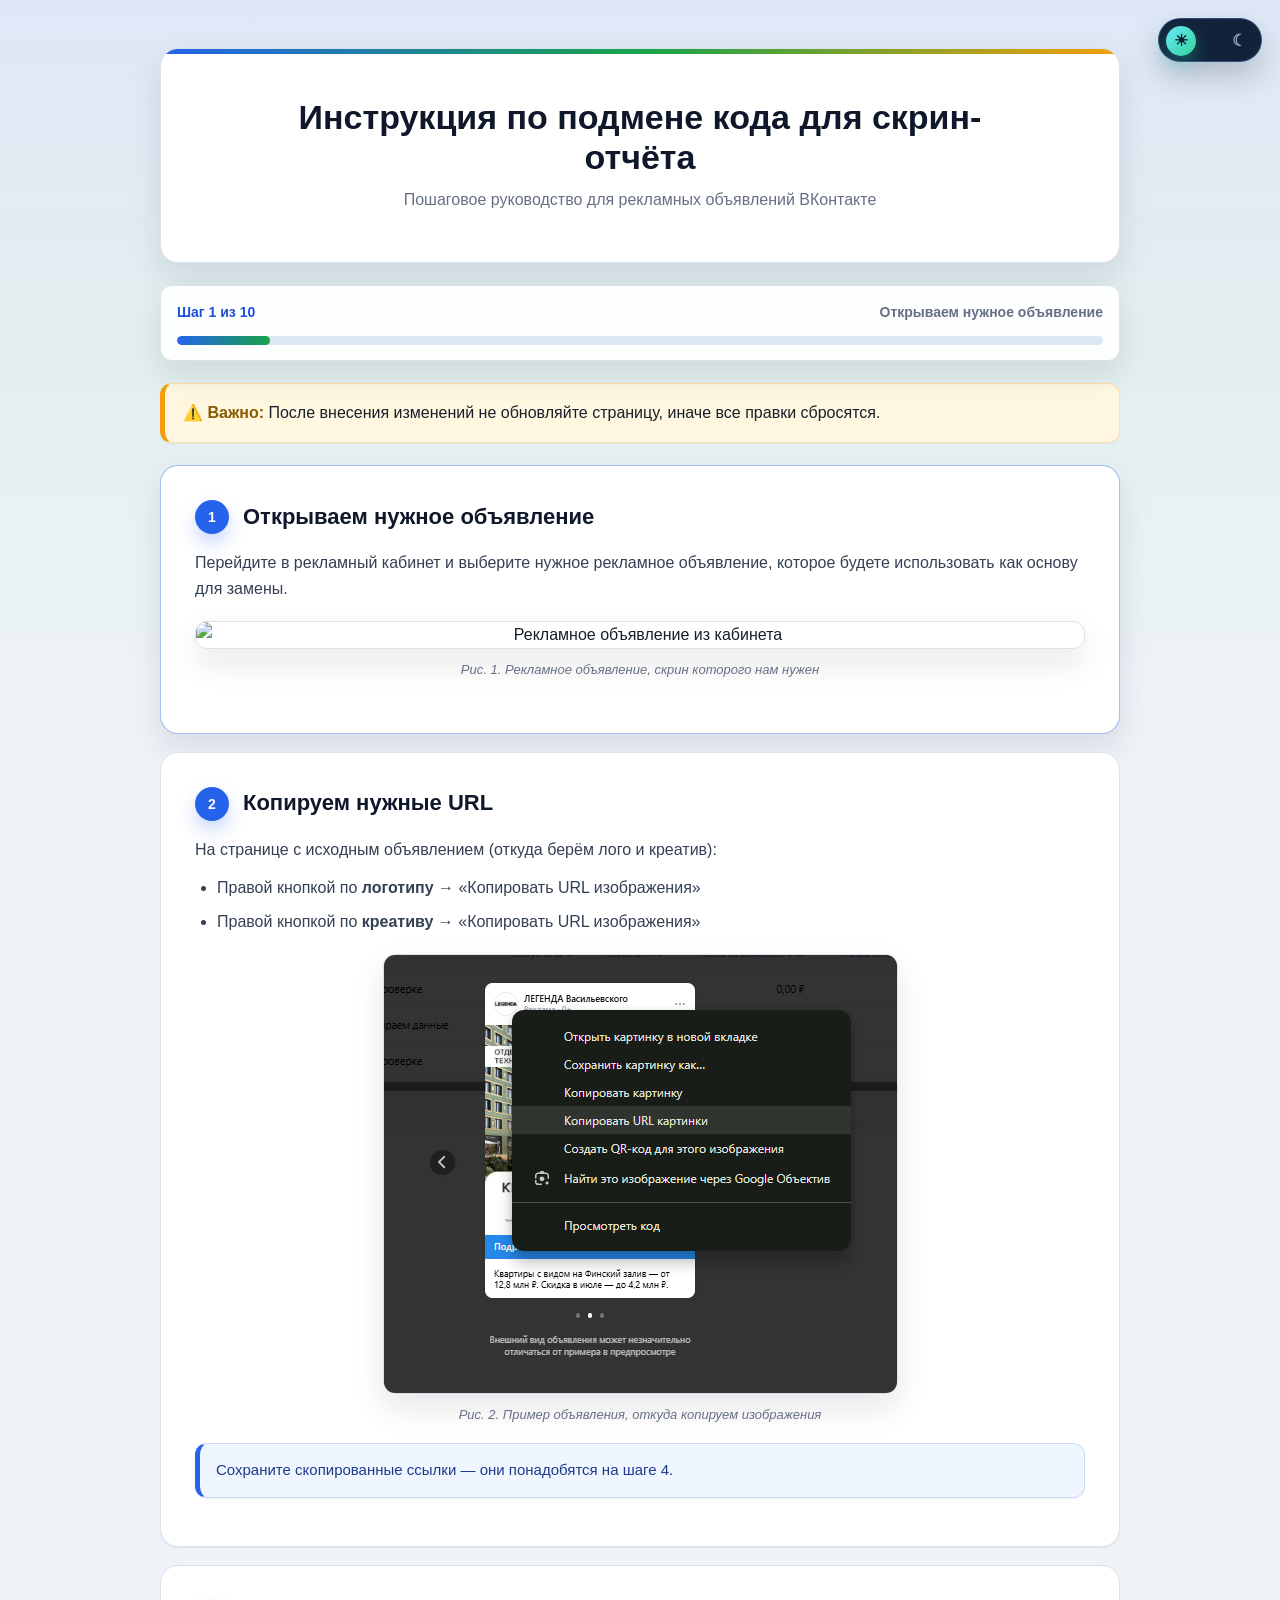
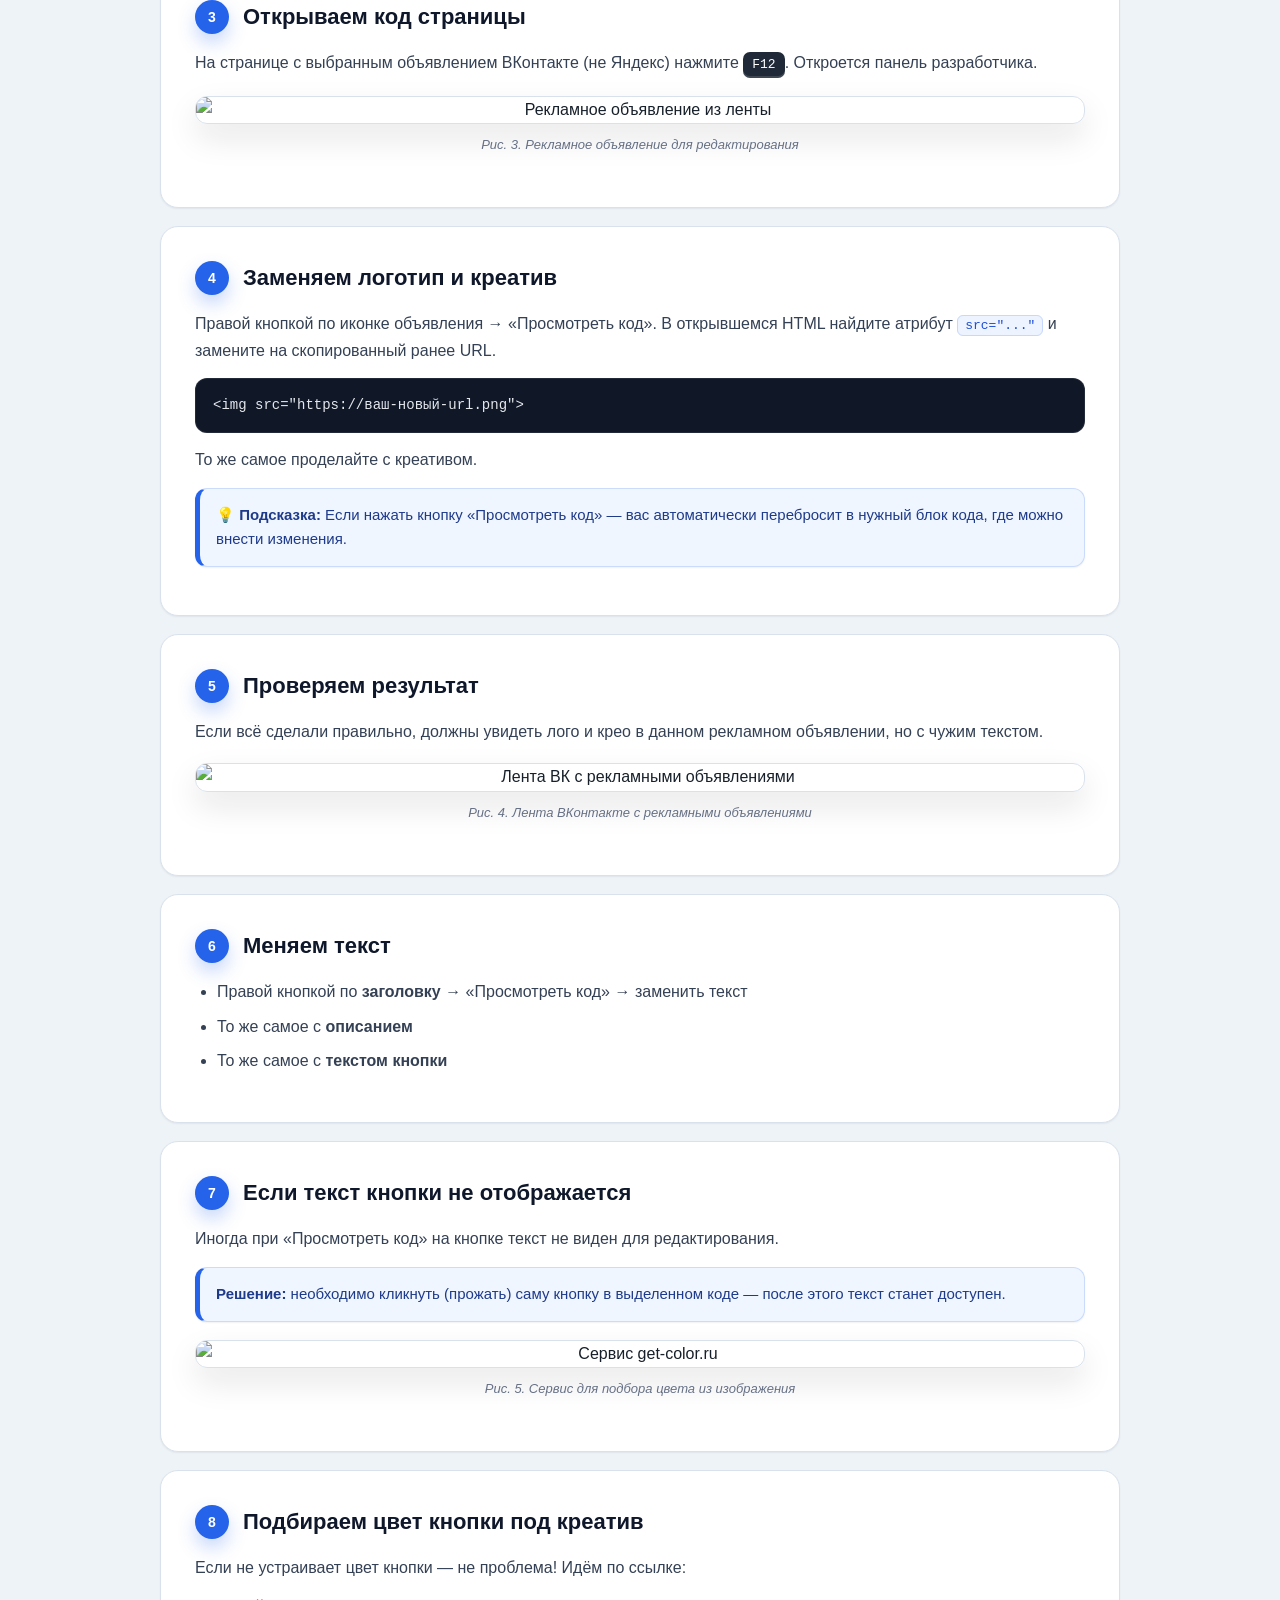
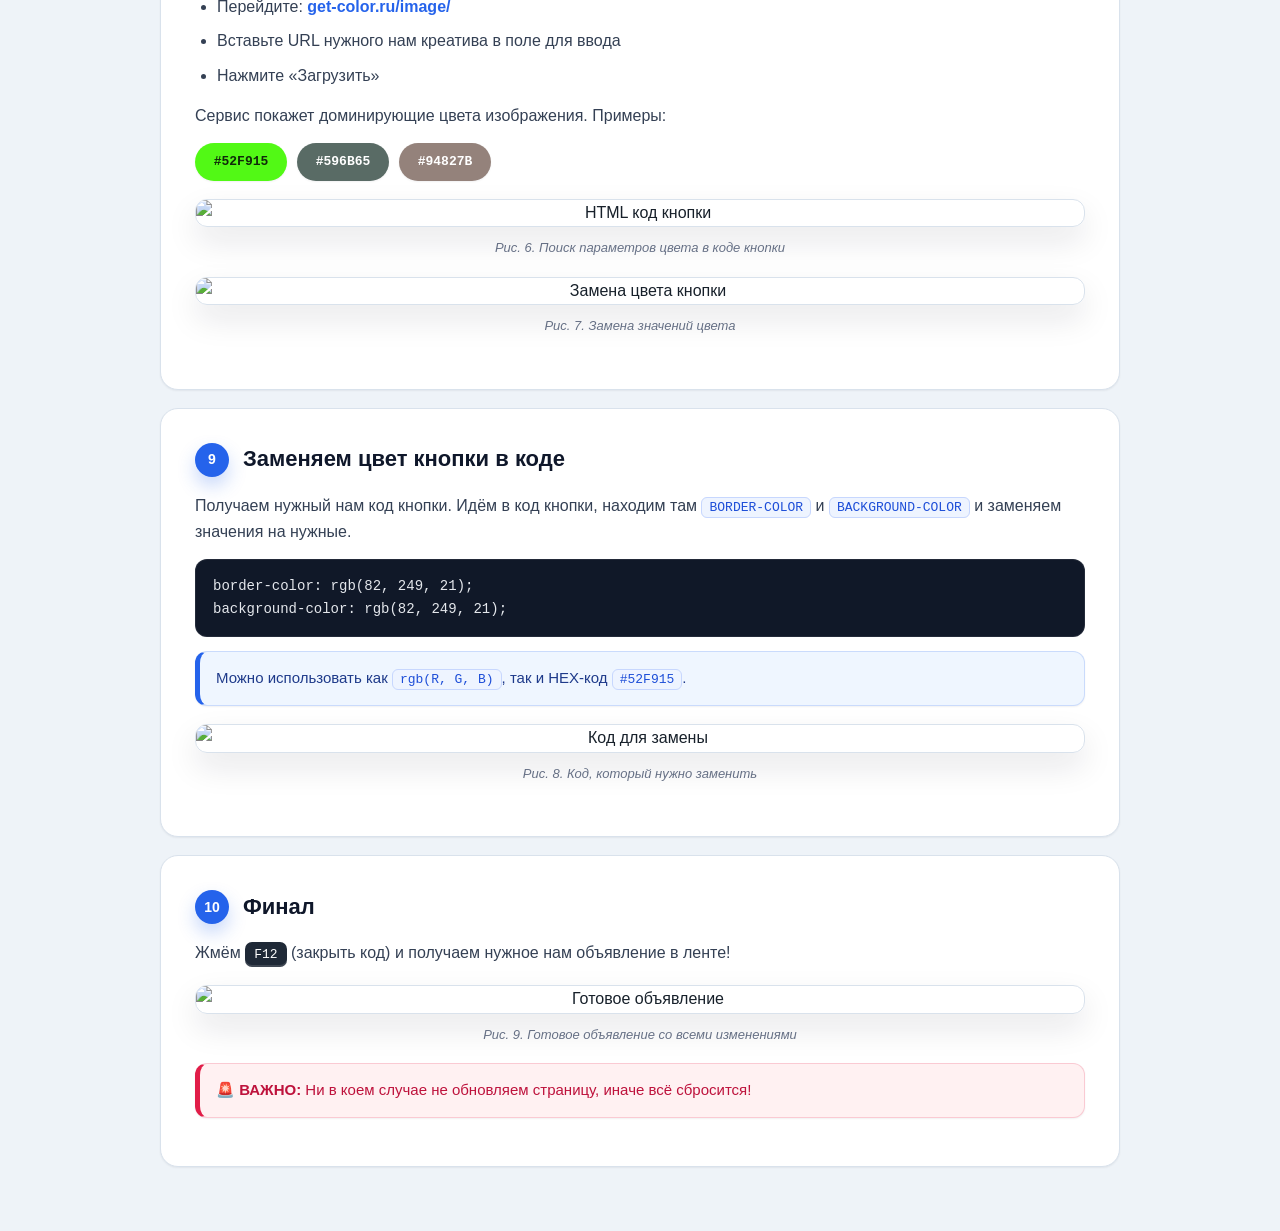
==== инструкция/index.html @ 8e6ca9b8 "Initial static instruction site" ====
<!DOCTYPE html>
<html lang="ru">
<head>
<meta charset="UTF-8">
<meta name="viewport" content="width=device-width, initial-scale=1.0">
<title>Инструкция: Подмена кода для скрин-отчёта ВК</title>
<link rel="stylesheet" href="style.css">
<script src="script.js" defer></script>
</head>
<body>
<button class="theme-toggle" id="theme-toggle" type="button" aria-label="Включить темную тему" aria-pressed="false">
  <span class="theme-toggle-icon theme-toggle-sun" aria-hidden="true">☀</span>
  <span class="theme-toggle-thumb" aria-hidden="true"></span>
  <span class="theme-toggle-icon theme-toggle-moon" aria-hidden="true">☾</span>
</button>

<div class="container">

  <header>
    <h1>Инструкция по подмене кода для скрин-отчёта</h1>
    <p>Пошаговое руководство для рекламных объявлений ВКонтакте</p>
  </header>

  <div class="progress-panel" aria-label="Прогресс прохождения инструкции">
    <div class="progress-meta">
      <span class="progress-label" id="progress-label">Шаг 1 из 10</span>
      <span class="progress-title" id="progress-title">Открываем нужное объявление</span>
    </div>
    <div class="progress-track">
      <div
        class="progress-bar"
        id="progress-bar"
        role="progressbar"
        aria-valuemin="1"
        aria-valuemax="10"
        aria-valuenow="1"
        aria-valuetext="Шаг 1 из 10"
      ></div>
    </div>
  </div>

  <div class="warning">
    <strong>⚠️ Важно:</strong> После внесения изменений не обновляйте страницу, иначе все правки сбросятся.
  </div>

  <!-- STEP 1 -->
  <div class="step">
    <h2><span class="step-number">1</span> Открываем нужное объявление</h2>
    <p>Перейдите в рекламный кабинет и выберите нужное рекламное объявление, которое будете использовать как основу для замены.</p>
    <div class="screenshot">
      <img src="1.png" alt="Рекламное объявление из кабинета">
      <div class="screenshot-caption">Рис. 1. Рекламное объявление, скрин которого нам нужен</div>
    </div>
  </div>

  <!-- STEP 2 -->
  <div class="step">
    <h2><span class="step-number">2</span> Копируем нужные URL</h2>
    <p>На странице с исходным объявлением (откуда берём лого и креатив):</p>
    <ul>
      <li>Правой кнопкой по <strong>логотипу</strong> → «Копировать URL изображения»</li>
      <li>Правой кнопкой по <strong>креативу</strong> → «Копировать URL изображения»</li>
    </ul>
    <div class="screenshot">
      <img src="2.png" alt="Исходное объявление ЛЕГЕНДА">
      <div class="screenshot-caption">Рис. 2. Пример объявления, откуда копируем изображения</div>
    </div>
    <div class="note">Сохраните скопированные ссылки — они понадобятся на шаге 4.</div>
  </div>

  <!-- STEP 3 -->
  <div class="step">
    <h2><span class="step-number">3</span> Открываем код страницы</h2>
    <p>На странице с выбранным объявлением ВКонтакте (не Яндекс) нажмите <span class="kbd">F12</span>. Откроется панель разработчика.</p>
    <div class="screenshot">
      <img src="3.png" alt="Рекламное объявление из ленты">
      <div class="screenshot-caption">Рис. 3. Рекламное объявление для редактирования</div>
    </div>
  </div>

  <!-- STEP 4 -->
  <div class="step">
    <h2><span class="step-number">4</span> Заменяем логотип и креатив</h2>
    <p>Правой кнопкой по иконке объявления → «Просмотреть код». В открывшемся HTML найдите атрибут <code>src="..."</code> и замените на скопированный ранее URL.</p>
    <div class="code-block">&lt;img src="https://ваш-новый-url.png"&gt;</div>
    <p>То же самое проделайте с креативом.</p>
    <div class="note">
      <strong>💡 Подсказка:</strong> Если нажать кнопку «Просмотреть код» — вас автоматически перебросит в нужный блок кода, где можно внести изменения.
    </div>
  </div>

  <!-- STEP 5 -->
  <div class="step">
    <h2><span class="step-number">5</span> Проверяем результат</h2>
    <p>Если всё сделали правильно, должны увидеть лого и крео в данном рекламном объявлении, но с чужим текстом.</p>
    <div class="screenshot">
      <img src="5.png" alt="Лента ВК с рекламными объявлениями">
      <div class="screenshot-caption">Рис. 4. Лента ВКонтакте с рекламными объявлениями</div>
    </div>
  </div>

  <!-- STEP 6 -->
  <div class="step">
    <h2><span class="step-number">6</span> Меняем текст</h2>
    <ul>
      <li>Правой кнопкой по <strong>заголовку</strong> → «Просмотреть код» → заменить текст</li>
      <li>То же самое с <strong>описанием</strong></li>
      <li>То же самое с <strong>текстом кнопки</strong></li>
    </ul>
  </div>

  <!-- STEP 7 -->
  <div class="step">
    <h2><span class="step-number">7</span> Если текст кнопки не отображается</h2>
    <p>Иногда при «Просмотреть код» на кнопке текст не виден для редактирования.</p>
    <div class="note">
      <strong>Решение:</strong> необходимо кликнуть (прожать) саму кнопку в выделенном коде — после этого текст станет доступен.
    </div>
    <div class="screenshot">
      <img src="8.png" alt="Сервис get-color.ru">
      <div class="screenshot-caption">Рис. 5. Сервис для подбора цвета из изображения</div>
    </div>
  </div>

  <!-- STEP 8 -->
  <div class="step">
    <h2><span class="step-number">8</span> Подбираем цвет кнопки под креатив</h2>
    <p>Если не устраивает цвет кнопки — не проблема! Идём по ссылке:</p>
    <ul>
      <li>Перейдите: <a href="https://get-color.ru/image/" class="link" target="_blank">get-color.ru/image/</a></li>
      <li>Вставьте URL нужного нам креатива в поле для ввода</li>
      <li>Нажмите «Загрузить»</li>
    </ul>
    <p>Сервис покажет доминирующие цвета изображения. Примеры:</p>
    <div class="colors">
      <div class="color-box color-green">#52F915</div>
      <div class="color-box color-gray-green">#596B65</div>
      <div class="color-box color-brown-gray">#94827B</div>
    </div>
    <div class="screenshot">
      <img src="10.png" alt="HTML код кнопки">
      <div class="screenshot-caption">Рис. 6. Поиск параметров цвета в коде кнопки</div>
    </div>
    <div class="screenshot">
      <img src="11.png" alt="Замена цвета кнопки">
      <div class="screenshot-caption">Рис. 7. Замена значений цвета</div>
    </div>
  </div>

  <!-- STEP 9 -->
  <div class="step">
    <h2><span class="step-number">9</span> Заменяем цвет кнопки в коде</h2>
    <p>Получаем нужный нам код кнопки. Идём в код кнопки, находим там <code>BORDER-COLOR</code> и <code>BACKGROUND-COLOR</code> и заменяем значения на нужные.</p>
    <div class="code-block">border-color: rgb(82, 249, 21);
background-color: rgb(82, 249, 21);</div>
    <div class="note">Можно использовать как <code>rgb(R, G, B)</code>, так и HEX-код <code>#52F915</code>.</div>
    <div class="screenshot">
      <img src="12.png" alt="Код для замены">
      <div class="screenshot-caption">Рис. 8. Код, который нужно заменить</div>
    </div>
  </div>

  <!-- STEP 10 -->
  <div class="step">
    <h2><span class="step-number">10</span> Финал</h2>
    <p>Жмём <span class="kbd">F12</span> (закрыть код) и получаем нужное нам объявление в ленте!</p>
    <div class="screenshot">
      <img src="13.png" alt="Готовое объявление">
      <div class="screenshot-caption">Рис. 9. Готовое объявление со всеми изменениями</div>
    </div>
    <div class="danger">
      <strong>🚨 ВАЖНО:</strong> Ни в коем случае не обновляем страницу, иначе всё сбросится!
    </div>
  </div>

</div>

<div class="image-modal" id="image-modal" aria-hidden="true">
  <button class="image-modal-close" type="button" aria-label="Закрыть изображение">×</button>
  <figure class="image-modal-content">
    <img class="image-modal-img" src="" alt="">
    <figcaption class="image-modal-caption"></figcaption>
  </figure>
</div>
</body>
</html>
---- инструкция/style.css ----
:root {
  --color-page: #eef3f8;
  --color-surface: #ffffff;
  --color-surface-soft: #f7fafc;
  --color-text: #17202a;
  --color-heading: #0f172a;
  --color-body-text: #344054;
  --color-muted: #667085;
  --color-border: #d9e2ec;
  --color-primary: #2563eb;
  --color-primary-dark: #1d4ed8;
  --color-success: #16a34a;
  --color-code-bg: #eef4ff;
  --color-code-text: #1d4ed8;
  --color-code-border: #c7d7fe;
  --color-code-block-bg: #101828;
  --color-code-block-text: #e4e7ec;
  --color-kbd-bg: #1f2937;
  --color-progress-bg: #dbe7f3;
  --color-warning-bg: #fff7df;
  --color-warning-border: #f59e0b;
  --color-warning-text: #8a5a00;
  --color-note-bg: #eff6ff;
  --color-note-border: rgba(37, 99, 235, 0.18);
  --color-note-text: #1e3a8a;
  --color-danger-bg: #fff1f2;
  --color-danger-border: #e11d48;
  --color-danger-text: #be123c;
  --color-modal-overlay: rgba(15, 23, 42, 0.82);
  --shadow-sm: 0 1px 2px rgba(16, 24, 40, 0.06);
  --shadow-md: 0 14px 32px rgba(16, 24, 40, 0.10);
  --shadow-lg: 0 22px 54px rgba(16, 24, 40, 0.14);
  --radius-sm: 8px;
  --radius-md: 12px;
  --radius-lg: 18px;
  --space-page: clamp(18px, 4vw, 48px);
}

[data-theme="dark"] {
  --color-page: #101624;
  --color-surface: #172033;
  --color-surface-soft: #202b41;
  --color-text: #e5edf8;
  --color-heading: #f8fafc;
  --color-body-text: #c8d3e3;
  --color-muted: #95a3b8;
  --color-border: #2c3a52;
  --color-primary: #60a5fa;
  --color-primary-dark: #93c5fd;
  --color-success: #34d399;
  --color-code-bg: #1e3154;
  --color-code-text: #bfdbfe;
  --color-code-border: #33598f;
  --color-code-block-bg: #090e1a;
  --color-code-block-text: #dbeafe;
  --color-kbd-bg: #0f172a;
  --color-progress-bg: #2a3850;
  --color-warning-bg: #352917;
  --color-warning-border: #f59e0b;
  --color-warning-text: #fcd98b;
  --color-note-bg: #172b4d;
  --color-note-border: rgba(96, 165, 250, 0.28);
  --color-note-text: #bfdbfe;
  --color-danger-bg: #351a24;
  --color-danger-border: #fb7185;
  --color-danger-text: #fecdd3;
  --color-modal-overlay: rgba(2, 6, 23, 0.88);
  --shadow-sm: 0 1px 2px rgba(0, 0, 0, 0.28);
  --shadow-md: 0 14px 32px rgba(0, 0, 0, 0.32);
  --shadow-lg: 0 22px 54px rgba(0, 0, 0, 0.42);
}

* {
  margin: 0;
  padding: 0;
  box-sizing: border-box;
}

html {
  scroll-behavior: smooth;
}

body {
  min-height: 100vh;
  font-family: -apple-system, BlinkMacSystemFont, "Segoe UI", Roboto, sans-serif;
  background:
    linear-gradient(180deg, rgba(37, 99, 235, 0.08), rgba(22, 163, 74, 0.05) 360px, transparent 720px),
    var(--color-page);
  color: var(--color-text);
  line-height: 1.65;
  padding: var(--space-page);
}

[data-theme="dark"] body {
  background:
    linear-gradient(180deg, rgba(96, 165, 250, 0.14), rgba(52, 211, 153, 0.08) 360px, transparent 720px),
    var(--color-page);
}

.theme-toggle {
  position: fixed;
  top: 18px;
  right: 18px;
  z-index: 90;
  width: 104px;
  height: 44px;
  padding: 0;
  border: 1px solid rgba(96, 165, 250, 0.36);
  border-radius: 999px;
  background: #132238;
  color: #93a4bb;
  cursor: pointer;
  box-shadow: 0 14px 30px rgba(15, 23, 42, 0.22);
  backdrop-filter: blur(14px);
  transition: border-color 180ms ease, box-shadow 180ms ease;
}

.theme-toggle:hover {
  border-color: rgba(96, 165, 250, 0.72);
  box-shadow: 0 16px 34px rgba(15, 23, 42, 0.3);
}

[data-theme="dark"] .theme-toggle {
  border-color: rgba(125, 211, 252, 0.58);
}

.theme-toggle-icon {
  position: absolute;
  top: 7px;
  z-index: 2;
  display: grid;
  place-items: center;
  width: 30px;
  height: 30px;
  color: #8fa2ba;
  font-size: 16px;
  font-weight: 800;
  line-height: 1;
  text-align: center;
  transition: color 180ms ease;
}

.theme-toggle-sun {
  left: 7px;
}

.theme-toggle-moon {
  right: 7px;
}

.theme-toggle-thumb {
  position: absolute;
  top: 7px;
  left: 7px;
  z-index: 1;
  width: 30px;
  height: 30px;
  border-radius: 50%;
  background: linear-gradient(135deg, #67e8f9, #34d399);
  box-shadow: 0 8px 18px rgba(45, 212, 191, 0.34);
  transition: transform 220ms ease;
}

.theme-toggle[aria-pressed="false"] .theme-toggle-sun,
.theme-toggle[aria-pressed="true"] .theme-toggle-moon {
  color: #102033;
}

.theme-toggle[aria-pressed="true"] .theme-toggle-thumb {
  transform: translateX(60px);
}

.container {
  width: min(100%, 960px);
  margin: 0 auto;
}

header {
  position: relative;
  overflow: hidden;
  background: var(--color-surface);
  padding: clamp(28px, 5vw, 48px);
  margin-bottom: 22px;
  border: 1px solid var(--color-border);
  border-radius: var(--radius-lg);
  box-shadow: var(--shadow-md);
  text-align: center;
}

header::before {
  content: "";
  position: absolute;
  inset: 0 0 auto;
  height: 5px;
  background: linear-gradient(90deg, var(--color-primary), var(--color-success), var(--color-warning-border));
}

header h1 {
  max-width: 780px;
  margin: 0 auto 10px;
  color: var(--color-heading);
  font-size: 34px;
  font-weight: 800;
  line-height: 1.18;
}

header p {
  color: var(--color-muted);
  font-size: 16px;
}

.warning,
.note,
.danger {
  border-radius: var(--radius-md);
  box-shadow: var(--shadow-sm);
}

.progress-panel {
  position: sticky;
  top: 76px;
  z-index: 20;
  display: grid;
  gap: 12px;
  background: rgba(255, 255, 255, 0.92);
  backdrop-filter: blur(14px);
  padding: 15px 16px;
  margin-bottom: 22px;
  border: 1px solid var(--color-border);
  border-radius: var(--radius-md);
  box-shadow: var(--shadow-md);
}

[data-theme="dark"] .progress-panel {
  background: rgba(23, 32, 51, 0.92);
}

.progress-meta {
  display: flex;
  align-items: center;
  justify-content: space-between;
  gap: 16px;
}

.progress-label {
  flex: 0 0 auto;
  color: var(--color-primary-dark);
  font-size: 14px;
  font-weight: 800;
}

.progress-title {
  min-width: 0;
  color: var(--color-muted);
  font-size: 14px;
  font-weight: 600;
  overflow: hidden;
  text-align: right;
  text-overflow: ellipsis;
  white-space: nowrap;
}

.progress-track {
  overflow: hidden;
  height: 9px;
  background: var(--color-progress-bg);
  border-radius: 999px;
}

.progress-bar {
  width: 10%;
  height: 100%;
  background: linear-gradient(90deg, var(--color-primary), var(--color-success));
  border-radius: inherit;
  transition: width 180ms ease;
}

.warning {
  background: var(--color-warning-bg);
  border: 1px solid rgba(245, 158, 11, 0.26);
  border-left: 5px solid var(--color-warning-border);
  padding: 16px 18px;
  margin: 22px 0;
}

.warning strong {
  color: var(--color-warning-text);
}

.step {
  background: var(--color-surface);
  padding: clamp(22px, 4vw, 34px);
  margin-bottom: 18px;
  border: 1px solid var(--color-border);
  border-radius: var(--radius-lg);
  box-shadow: var(--shadow-sm);
  transition: transform 180ms ease, box-shadow 180ms ease, border-color 180ms ease;
}

.step.is-active {
  border-color: rgba(37, 99, 235, 0.42);
  box-shadow: var(--shadow-md);
}

.step:hover {
  transform: translateY(-3px);
  border-color: rgba(37, 99, 235, 0.24);
  box-shadow: var(--shadow-lg);
}

.step h2 {
  display: flex;
  align-items: center;
  gap: 14px;
  margin-bottom: 16px;
  color: var(--color-heading);
  font-size: 22px;
  line-height: 1.3;
}

.step-number {
  display: inline-flex;
  align-items: center;
  justify-content: center;
  flex: 0 0 34px;
  width: 34px;
  height: 34px;
  border-radius: 50%;
  background: var(--color-primary);
  color: #fff;
  font-size: 14px;
  font-weight: 800;
  box-shadow: 0 9px 18px rgba(37, 99, 235, 0.25);
}

.step p {
  margin-bottom: 12px;
  color: var(--color-body-text);
  font-size: 16px;
}

.step p:last-child {
  margin-bottom: 0;
}

.screenshot {
  margin: 18px 0;
  text-align: center;
}

.screenshot img {
  display: block;
  width: auto;
  max-width: 100%;
  height: auto;
  margin: 0 auto;
  border: 1px solid var(--color-border);
  border-radius: var(--radius-md);
  box-shadow: var(--shadow-md);
  cursor: zoom-in;
  transition: transform 180ms ease, box-shadow 180ms ease, border-color 180ms ease;
}

.screenshot img:hover {
  transform: translateY(-2px);
  border-color: rgba(37, 99, 235, 0.28);
  box-shadow: var(--shadow-lg);
}

.screenshot-caption {
  margin-top: 10px;
  color: var(--color-muted);
  font-size: 13px;
  font-style: italic;
}

code {
  background: var(--color-code-bg);
  color: var(--color-code-text);
  padding: 2px 7px;
  border: 1px solid var(--color-code-border);
  border-radius: 6px;
  font-family: "Courier New", monospace;
  font-size: 13px;
}

.code-block {
  background: var(--color-code-block-bg);
  color: var(--color-code-block-text);
  padding: 16px 18px;
  border-radius: var(--radius-md);
  font-family: "Courier New", monospace;
  font-size: 14px;
  overflow-x: auto;
  margin: 14px 0;
  white-space: pre;
  box-shadow: inset 0 0 0 1px rgba(255, 255, 255, 0.08);
}

.kbd {
  display: inline-block;
  background: var(--color-kbd-bg);
  color: #fff;
  padding: 2px 9px;
  border-radius: 7px;
  font-family: monospace;
  font-size: 13px;
  box-shadow: inset 0 -2px 0 rgba(255, 255, 255, 0.14);
}

.link {
  color: var(--color-primary);
  font-weight: 700;
  text-decoration: none;
  text-underline-offset: 3px;
}

.link:hover {
  color: var(--color-primary-dark);
  text-decoration: underline;
}

ul {
  margin: 0 0 14px 22px;
}

li {
  margin-bottom: 8px;
  color: var(--color-body-text);
  font-size: 16px;
}

.colors {
  display: flex;
  gap: 10px;
  flex-wrap: wrap;
  margin: 14px 0;
}

.color-box {
  min-width: 92px;
  padding: 8px 12px;
  border-radius: 999px;
  color: white;
  font-size: 13px;
  font-family: monospace;
  font-weight: 700;
  text-align: center;
  box-shadow: var(--shadow-sm);
}

.color-green {
  background: #52f915;
  color: #102a0a;
}

.color-gray-green {
  background: #596b65;
}

.color-brown-gray {
  background: #94827b;
}

.note {
  background: var(--color-note-bg);
  border: 1px solid var(--color-note-border);
  border-left: 5px solid var(--color-primary);
  padding: 14px 16px;
  margin: 14px 0;
  color: var(--color-note-text);
  font-size: 15px;
}

.danger {
  background: var(--color-danger-bg);
  border: 1px solid rgba(225, 29, 72, 0.18);
  border-left: 5px solid var(--color-danger-border);
  padding: 14px 16px;
  margin: 14px 0;
  color: var(--color-danger-text);
  font-size: 15px;
}

.danger strong {
  color: var(--color-danger-text);
}

.image-modal {
  position: fixed;
  inset: 0;
  z-index: 100;
  display: grid;
  place-items: center;
  background: var(--color-modal-overlay);
  padding: 28px;
  opacity: 0;
  pointer-events: none;
  transition: opacity 180ms ease;
}

.image-modal.is-open {
  opacity: 1;
  pointer-events: auto;
}

.image-modal-content {
  display: grid;
  gap: 12px;
  max-width: min(96vw, 1180px);
  max-height: 92vh;
  margin: 0;
}

.image-modal-img {
  display: block;
  max-width: 100%;
  max-height: calc(92vh - 56px);
  width: auto;
  height: auto;
  margin: 0 auto;
  background: var(--color-surface);
  border: 1px solid rgba(255, 255, 255, 0.22);
  border-radius: var(--radius-md);
  box-shadow: 0 30px 80px rgba(0, 0, 0, 0.36);
}

.image-modal-caption {
  color: #f8fafc;
  font-size: 14px;
  font-weight: 600;
  text-align: center;
}

.image-modal-close {
  position: fixed;
  top: 18px;
  right: 18px;
  width: 42px;
  height: 42px;
  border: 1px solid rgba(255, 255, 255, 0.28);
  border-radius: 50%;
  background: var(--color-surface);
  color: var(--color-heading);
  cursor: pointer;
  font-size: 28px;
  line-height: 1;
  box-shadow: var(--shadow-md);
  transition: transform 180ms ease, background 180ms ease;
}

.image-modal-close:hover {
  background: var(--color-surface-soft);
  transform: scale(1.06);
}

body.modal-open {
  overflow: hidden;
}

@media (max-width: 640px) {
  body {
    padding: 14px;
  }

  header,
  .step {
    border-radius: var(--radius-md);
  }

  .step h2 {
    align-items: flex-start;
    font-size: 19px;
  }

  .step-number {
    flex-basis: 30px;
    width: 30px;
    height: 30px;
  }

  .progress-panel {
    top: 66px;
    padding: 12px;
  }

  .progress-meta {
    align-items: flex-start;
    flex-direction: column;
    gap: 4px;
  }

  .progress-title {
    max-width: 100%;
    text-align: left;
  }

  header h1 {
    font-size: 26px;
  }

  .image-modal {
    padding: 14px;
  }

  .image-modal-close {
    top: 10px;
    right: 10px;
  }

  .theme-toggle {
    top: 10px;
    right: 10px;
    width: 94px;
    height: 40px;
  }

  .theme-toggle-thumb {
    width: 28px;
    height: 28px;
    top: 5px;
    left: 5px;
  }

  .theme-toggle[aria-pressed="true"] .theme-toggle-thumb {
    transform: translateX(56px);
  }

  .theme-toggle-icon {
    top: 5px;
    width: 28px;
    height: 28px;
  }

  .theme-toggle-sun {
    left: 5px;
  }

  .theme-toggle-moon {
    right: 5px;
  }
}
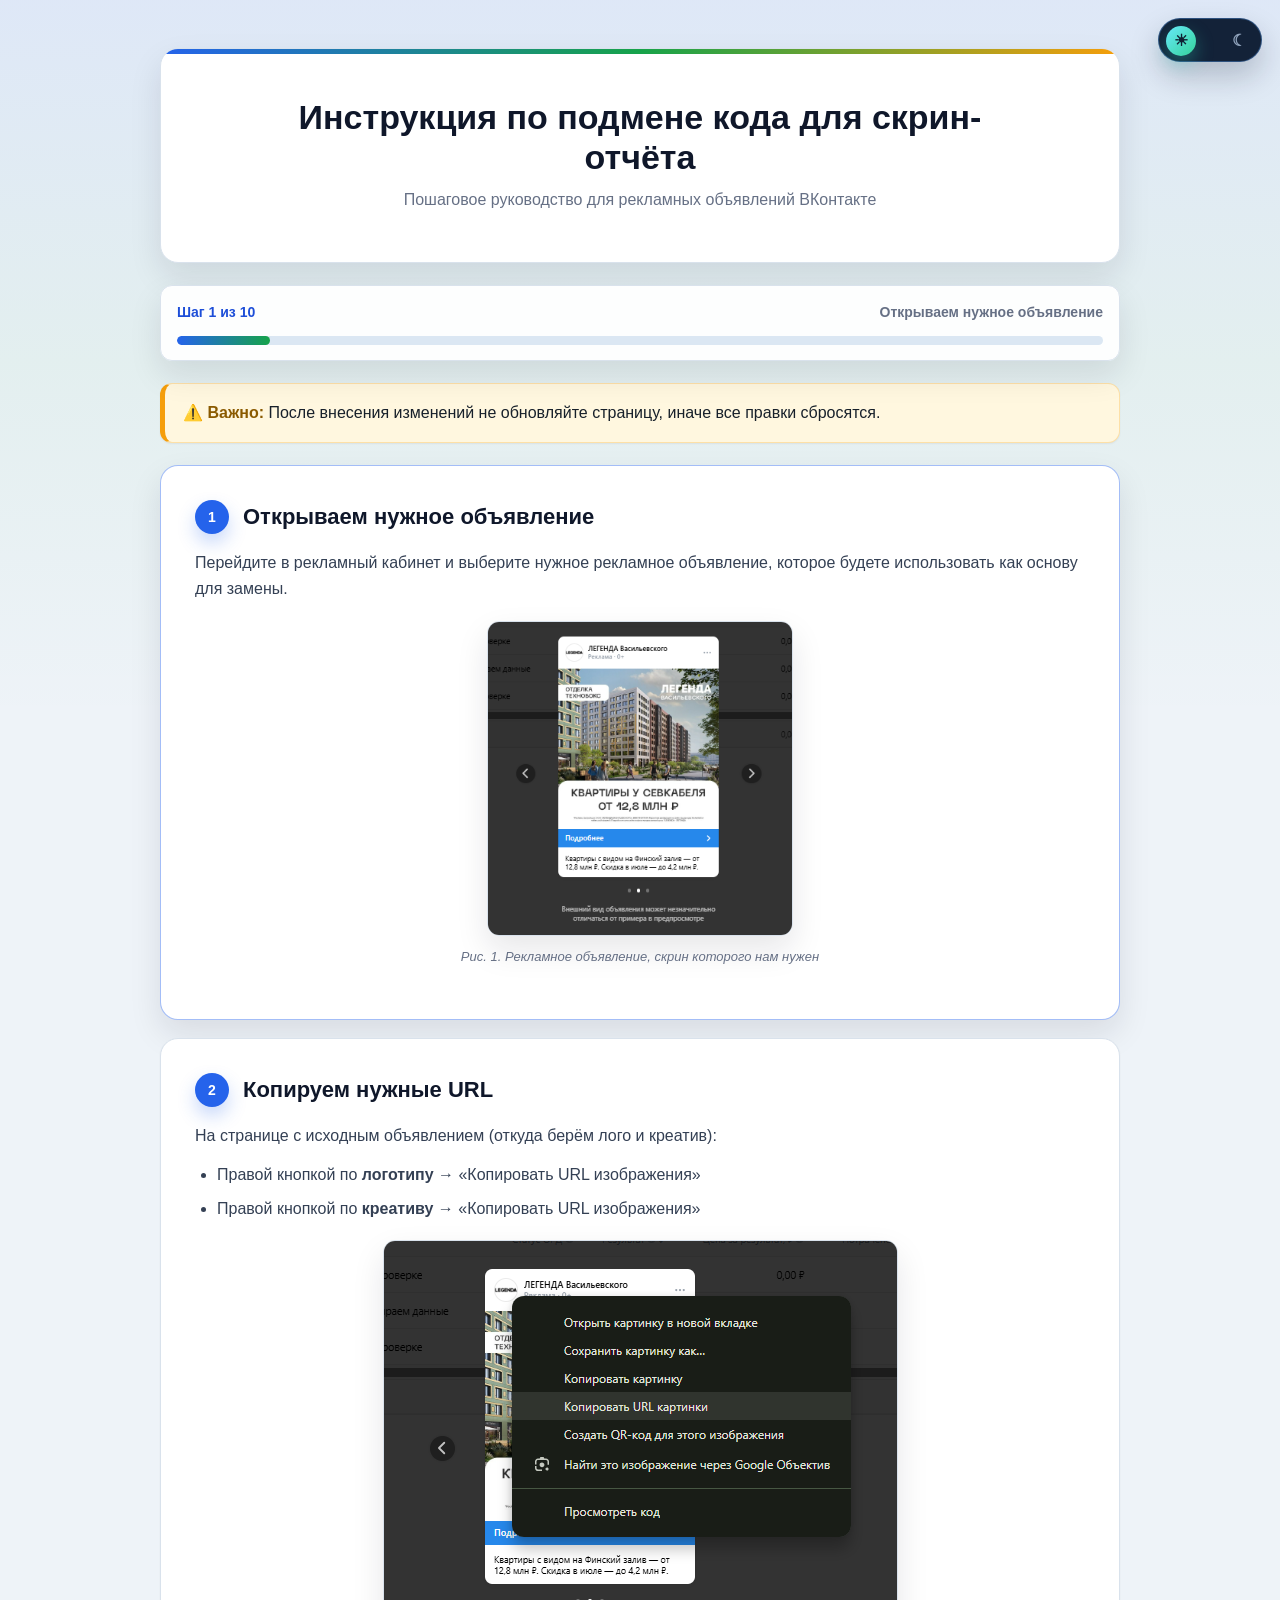
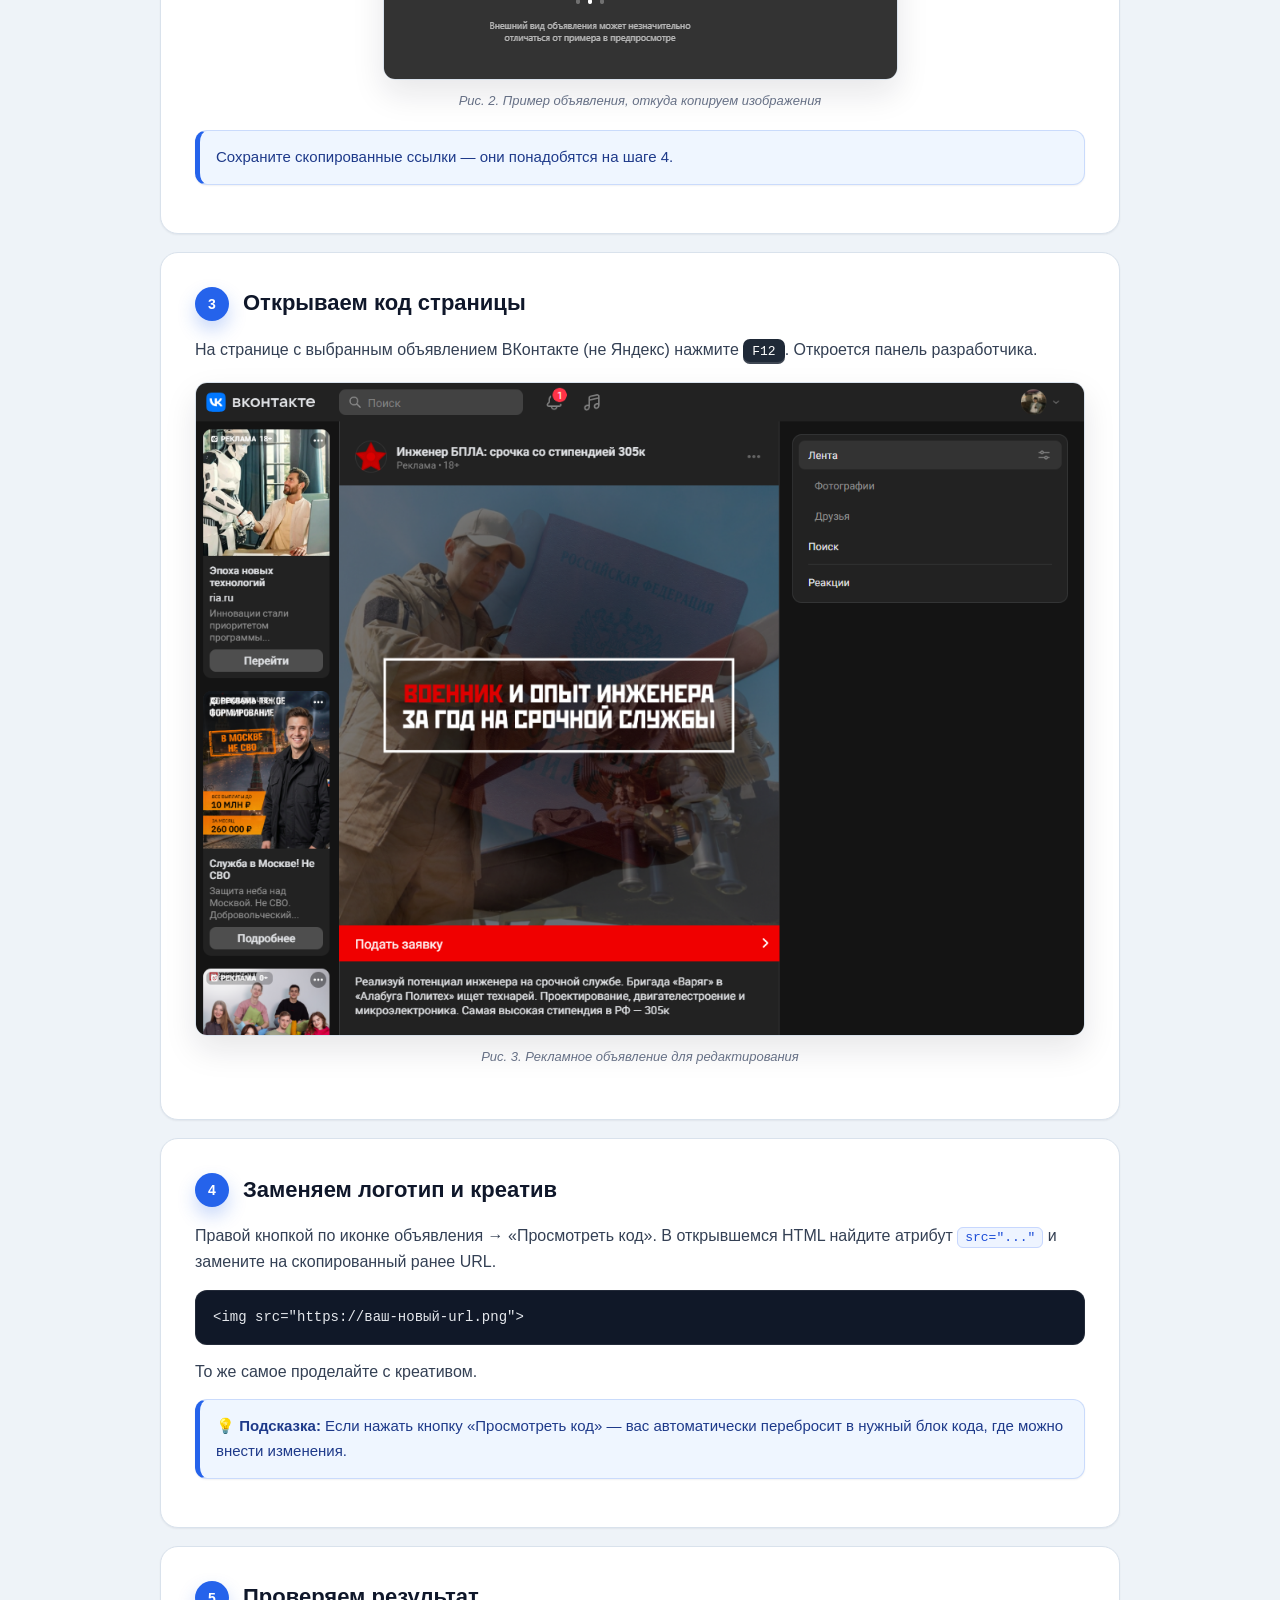
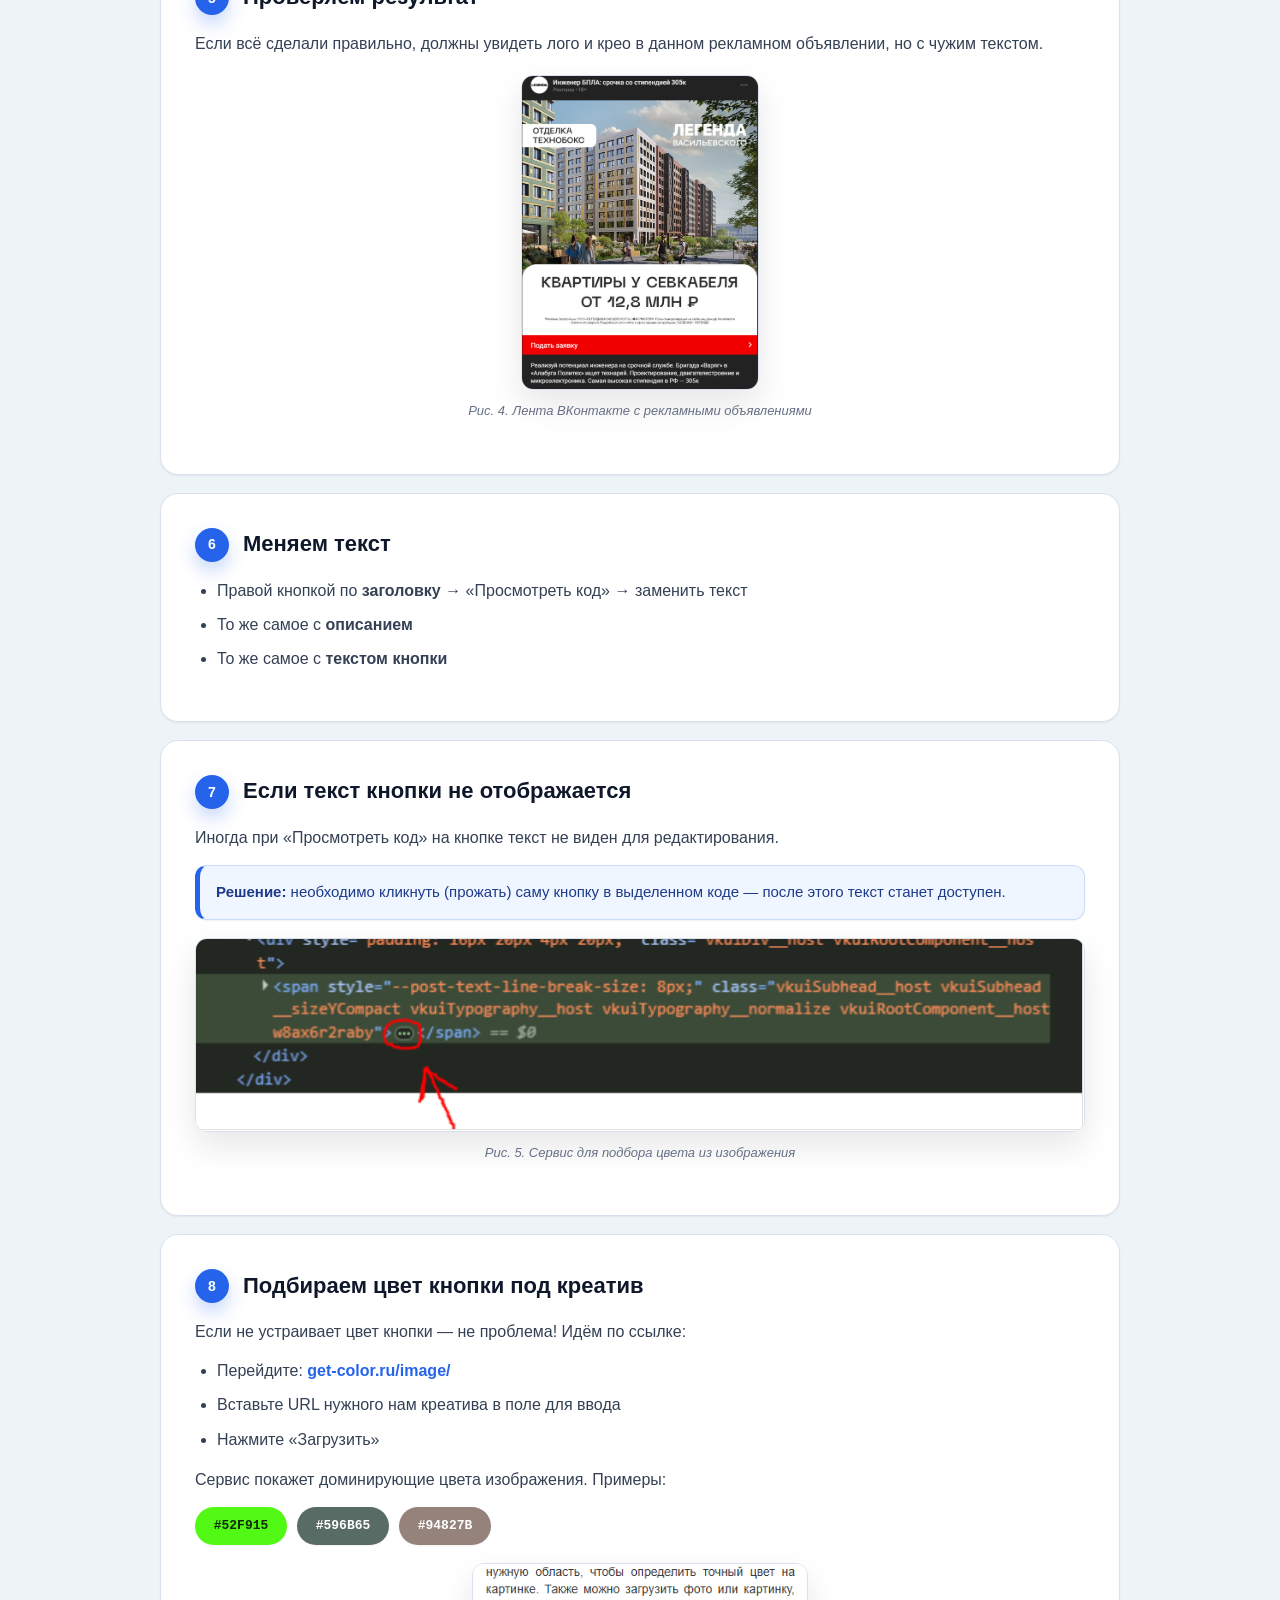
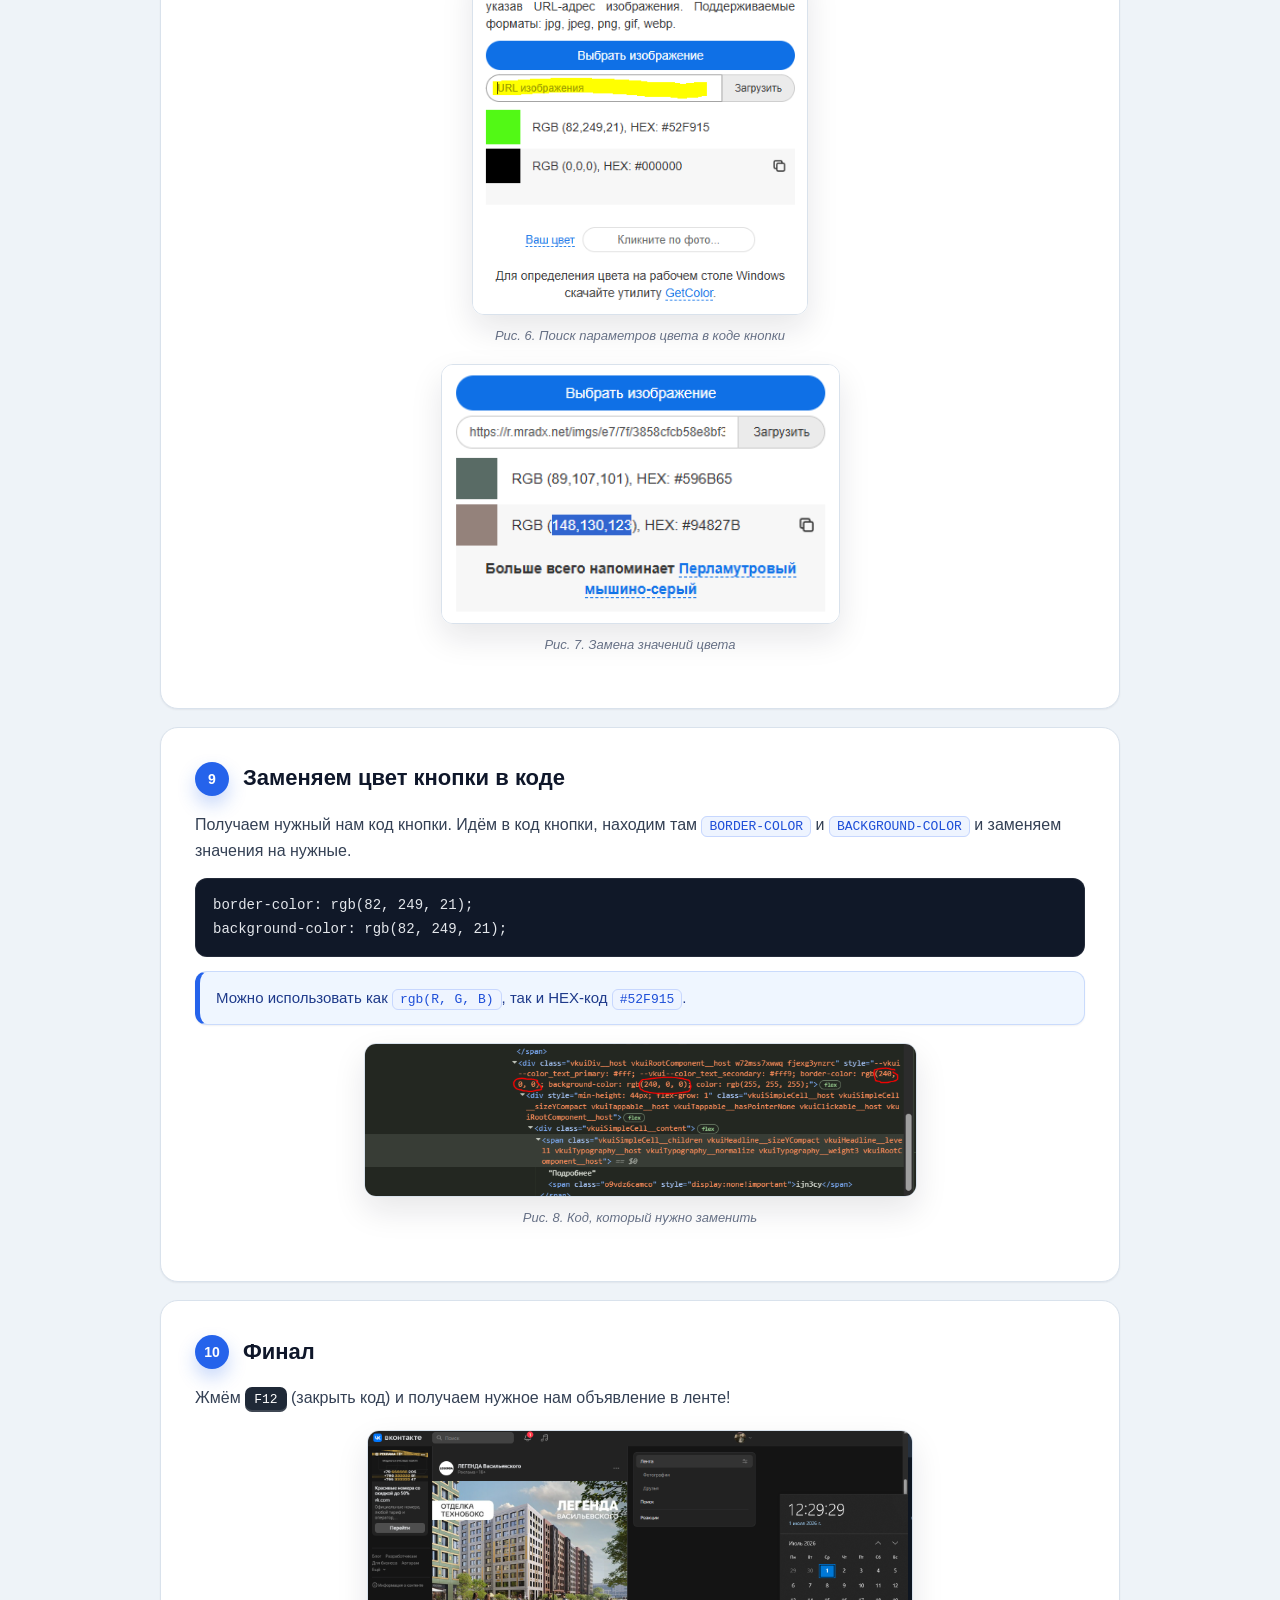
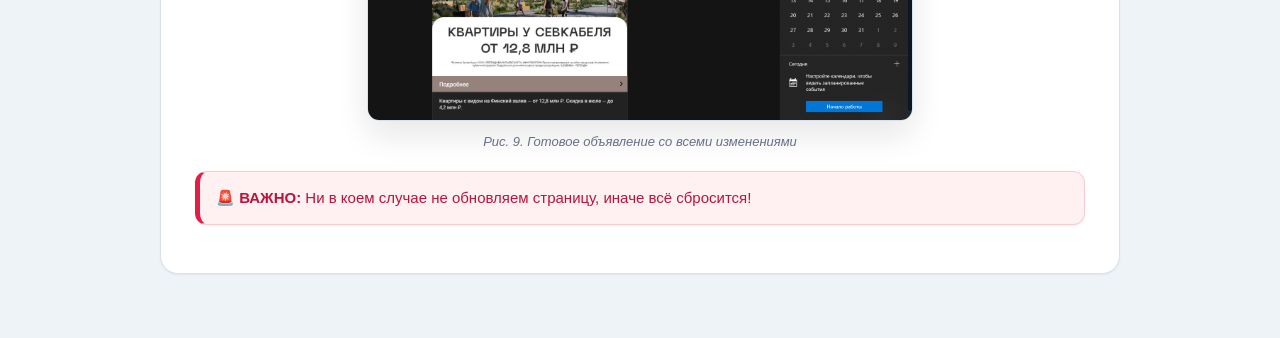
==== commit 43a7ade5: "Fix screenshot file paths" ====
--- a/инструкция/index.html
+++ b/инструкция/index.html
@@ -48,7 +48,7 @@
     <h2><span class="step-number">1</span> Открываем нужное объявление</h2>
     <p>Перейдите в рекламный кабинет и выберите нужное рекламное объявление, которое будете использовать как основу для замены.</p>
     <div class="screenshot">
-      <img src="1.png" alt="Рекламное объявление из кабинета">
+      <img src="1.PNG" alt="Рекламное объявление из кабинета">
       <div class="screenshot-caption">Рис. 1. Рекламное объявление, скрин которого нам нужен</div>
     </div>
   </div>
@@ -73,7 +73,7 @@
     <h2><span class="step-number">3</span> Открываем код страницы</h2>
     <p>На странице с выбранным объявлением ВКонтакте (не Яндекс) нажмите <span class="kbd">F12</span>. Откроется панель разработчика.</p>
     <div class="screenshot">
-      <img src="3.png" alt="Рекламное объявление из ленты">
+      <img src="3.PNG" alt="Рекламное объявление из ленты">
       <div class="screenshot-caption">Рис. 3. Рекламное объявление для редактирования</div>
     </div>
   </div>
@@ -94,7 +94,7 @@
     <h2><span class="step-number">5</span> Проверяем результат</h2>
     <p>Если всё сделали правильно, должны увидеть лого и крео в данном рекламном объявлении, но с чужим текстом.</p>
     <div class="screenshot">
-      <img src="5.png" alt="Лента ВК с рекламными объявлениями">
+      <img src="5.PNG" alt="Лента ВК с рекламными объявлениями">
       <div class="screenshot-caption">Рис. 4. Лента ВКонтакте с рекламными объявлениями</div>
     </div>
   </div>
@@ -117,7 +117,7 @@
       <strong>Решение:</strong> необходимо кликнуть (прожать) саму кнопку в выделенном коде — после этого текст станет доступен.
     </div>
     <div class="screenshot">
-      <img src="8.png" alt="Сервис get-color.ru">
+      <img src="8.PNG" alt="Сервис get-color.ru">
       <div class="screenshot-caption">Рис. 5. Сервис для подбора цвета из изображения</div>
     </div>
   </div>
@@ -138,11 +138,11 @@
       <div class="color-box color-brown-gray">#94827B</div>
     </div>
     <div class="screenshot">
-      <img src="10.png" alt="HTML код кнопки">
+      <img src="10.PNG" alt="HTML код кнопки">
       <div class="screenshot-caption">Рис. 6. Поиск параметров цвета в коде кнопки</div>
     </div>
     <div class="screenshot">
-      <img src="11.png" alt="Замена цвета кнопки">
+      <img src="11.PNG" alt="Замена цвета кнопки">
       <div class="screenshot-caption">Рис. 7. Замена значений цвета</div>
     </div>
   </div>
@@ -155,7 +155,7 @@
 background-color: rgb(82, 249, 21);</div>
     <div class="note">Можно использовать как <code>rgb(R, G, B)</code>, так и HEX-код <code>#52F915</code>.</div>
     <div class="screenshot">
-      <img src="12.png" alt="Код для замены">
+      <img src="12.PNG" alt="Код для замены">
       <div class="screenshot-caption">Рис. 8. Код, который нужно заменить</div>
     </div>
   </div>
@@ -165,7 +165,7 @@
     <h2><span class="step-number">10</span> Финал</h2>
     <p>Жмём <span class="kbd">F12</span> (закрыть код) и получаем нужное нам объявление в ленте!</p>
     <div class="screenshot">
-      <img src="13.png" alt="Готовое объявление">
+      <img src="13.PNG" alt="Готовое объявление">
       <div class="screenshot-caption">Рис. 9. Готовое объявление со всеми изменениями</div>
     </div>
     <div class="danger">
